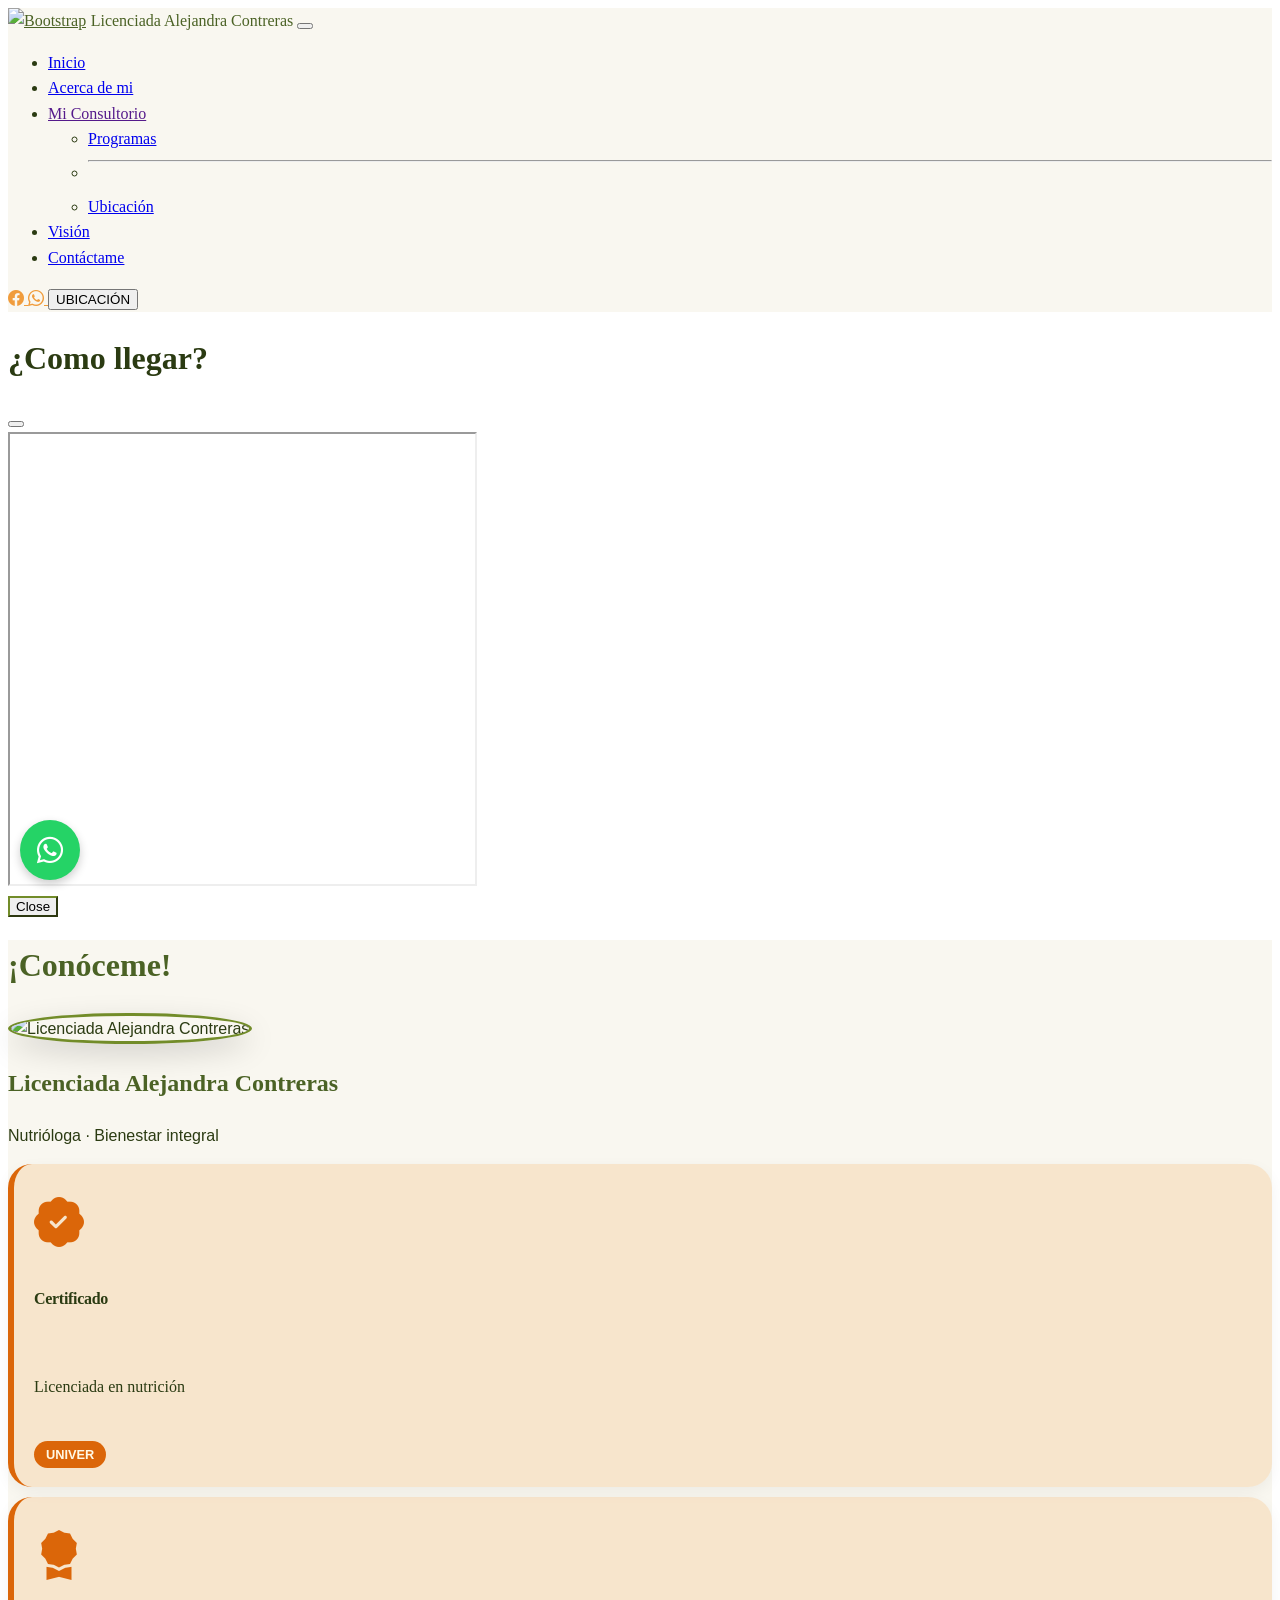
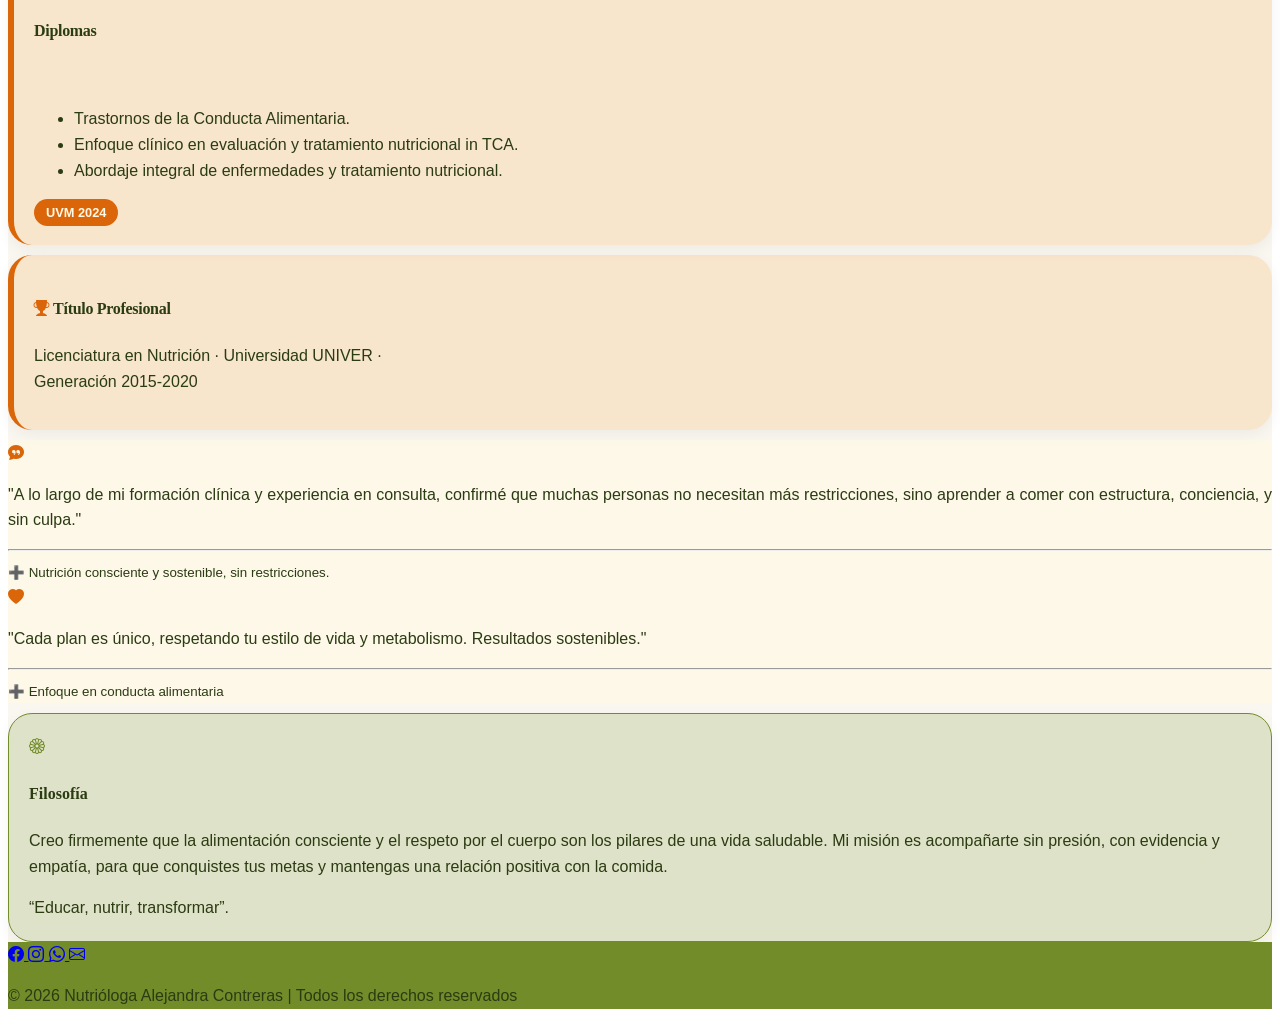
==== ACERCA_DE_MI.html @ ab4c2bee "Add files via upload" ====
<!DOCTYPE html>
<html lang="es">
<head>
    <meta charset="UTF-8">
    <meta name="viewport" content="width=device-width, initial-scale=1.0">
    <title>Acerca de mi - Licenciada Alejandra Contreras</title>
    <link rel="stylesheet" href="CSS/bootstrap.min.css"> 
    <link rel="stylesheet" href="style.css"> 
    <link href="https://cdn.jsdelivr.net/npm/bootstrap-icons@1.11.3/font/bootstrap-icons.css" rel="stylesheet">
    <link rel="stylesheet" href="https://cdnjs.cloudflare.com/ajax/libs/font-awesome/6.0.0-beta3/css/all.min.css">
</head>
<body id="fondo">
    
     <!--Menú de navegación-->
    <nav class="navbar navbar-expand-lg" style="background-color: rgba(249, 247, 240, 0.97);">
        <div class="container-fluid">
            <a class="navbar-brand texto-verde" href="index.html">
                <img src="IMG/LOGO.png" alt="Bootstrap" width="100" height="100"></a> 
               <span class="navbar-brand texto-verde">Licenciada Alejandra Contreras </span>
            <button class="navbar-toggler" type="button" data-bs-toggle="collapse" data-bs-target="#navbarSupportedContent" aria-controls="navbarSupportedContent" aria-expanded="false" aria-label="Toggle navigation">
                <span class="navbar-toggler-icon"></span>
            </button>
            <div class="navbar-brand collapse navbar-collapse" id="navbarSupportedContent">
                <ul class="navbar-nav me-auto mb-2 mb-lg-0">
                    <li class="nav-item">
                        <a class="nav-link" aria-current="page" href="index.html">Inicio</a>
                    </li>
                    <li class="nav-item">
                        <a class="nav-link active" href="ACERCA_DE_MI.html">Acerca de mi</a>
                    </li>
                    <li class="nav-item dropdown">
                        <a class="nav-link dropdown-toggle" href="" role="button" data-bs-toggle="dropdown" aria-expanded="false">
                            Mi Consultorio
                        </a>
                        <ul class="dropdown-menu">
                            <li><a class="dropdown-item" href="AGENDAR_CITA_PROM.html">Programas</a></li>
                            <li><hr class="dropdown-divider"></li>
                            <li><a class="dropdown-item" href="AGENDAR_CITA_UB.html">Ubicación</a></li>    
                        </ul>
                    </li>
                    <li class="nav-item">
                        <a class="nav-link" href="VISIÓN.html">Visión</a>
                    </li>
                    <li class="nav-item">
                        <a class="nav-link" href="CONTACTAME.html">Contáctame</a>
                    </li>
                </ul>
                
                <div class="d-flex align-items-center">
                    <a href="https://www.facebook.com/alejandraC080923" class="mx-2 fs-4" style="color: #f09c3c;">
                        <i class="bi bi-facebook"></i>
                    </a>
                    <a href="https://wa.me/523328029842?text=%C2%A1Hola!%20Me%20gustar%C3%ADa%20agendar%20cita." class="mx-2 fs-4" style="color: #f09c3c;">
                        <i class="bi bi-whatsapp"></i>
                    </a>
                    
                    <!-- Button trigger modal -->
                    <button type="button" class="btn boton-verde ms-3" data-bs-toggle="modal" data-bs-target="#exampleModal">
                        UBICACIÓN
                    </button>
                </div>
            </div>
        </div>
    </nav>
     
<!-- Modal -->
<div class="modal fade" id="exampleModal" tabindex="-1" aria-labelledby="exampleModalLabel" aria-hidden="true">
  <div class="modal-dialog">
    <div class="modal-content">
      <div class="modal-header position-relative">
        <h1 class="modal-title fs-5 w-100 text-center" id="exampleModalLabel" style="color: #2b3b12;">¿Como llegar?</h1>
        <button type="button" class="btn-close position-absolute end-0 top-0 me-3 mt-3" data-bs-dismiss="modal" aria-label="Close"></button>
      </div>
      <div class="modal-body">
        <iframe src="https://www.google.com/maps/embed?pb=!1m18!1m12!1m3!1d6901.862891137843!2d-103.71824530224764!3d21.018957325069433!2m3!1f0!2f0!3f0!3m2!1i1024!2i768!4f13.1!3m3!1m2!1s0x842624a5ba420299%3A0x6c38166276261cf0!2sCalle%20Ignacio%20Aldama%2010%2C%2046408%20El%20Salvador%2C%20Jal.!5e0!3m2!1ses-419!2smx!4v1777913059832!5m2!1ses-419!2smx" width="465" height="450" style="border:1;" allowfullscreen="" loading="lazy" referrerpolicy="no-referrer-when-downgrade"></iframe>
      </div>
      <div class="modal-footer">
        <button type="button" class="btn btn-secondary" style="border-color: #728c29;" data-bs-dismiss="modal">Close</button>
      </div>
    </div>
  </div>
</div>

<!---Cuerpo de la página-->

<div class="container my-5">
  <div class="bg-form p-5 rounded-4" style="background-color: rgba(249, 247, 240, 0.95);">
    <div class="row">
      <div class="col-lg-5 col-md-6">
        <h1 class="display-2 text-center texto-verde mb-5">¡Conóceme!</h1>
      </div>
    </div>
    <div class="row g-4 align-items-start">
      <div class="col-lg-5 col-md-12 text-center">
        <div class="caja-foto-perfil">
          <img src="IMG/FOTO_ALE_.png" alt="Licenciada Alejandra Contreras" class="foto-grande">
          <br>
          <h2 class="texto-verde display-6 mt-4">Licenciada Alejandra Contreras</h2>
          <p class="text-secondary mt-2">Nutrióloga · Bienestar integral</p>
        </div>
      </div>
      <div class="col-lg-7 col-md-12">
        <div class="row g-3">
          <div class="col-sm-6">
            <div class="tarjeta-naranja text-center">
              <i class="bi bi-patch-check-fill" style="color: #db6609; font-size: 50px;"></i>
              <h4 class="card-title mt-2">Certificado</h4>
              <br>
              <p class="display-6">Licenciada en nutrición</p> <br>
              <span class="etiqueta-naranja">UNIVER</span>
            </div>
          </div>
          <div class="col-sm-6">
            <div class="tarjeta-naranja text-center">
              <i class="bi bi-award-fill" style="color: #db6609; font-size: 50px;"></i>
              <h4 class="card-title mt-2">Diplomas</h4> <br>
              <ul class="small" style="text-align: justify;">
                <li>Trastornos de la Conducta Alimentaria.</li>
                <li>Enfoque clínico en evaluación y tratamiento nutricional in TCA.</li>
                <li>Abordaje integral de enfermedades y tratamiento nutricional.</li>
              </ul>
              <span class="etiqueta-naranja">UVM 2024</span>
            </div>
          </div>
        </div>
        <div class="mt-3 mb-3 tarjeta-naranja text-center">
          <div class="p-3 rounded-4">
            <h4 class="card-title mb-2">
              <i class="bi bi-trophy-fill" style="color:#db6609;"></i> Título Profesional
            </h4>
            <p>Licenciatura en Nutrición · Universidad UNIVER · <br>Generación 2015-2020</p>
          </div>
        </div>
        <div class="row mt-3 g-3" style="text-align: justify;">
          <div class="col-md-6">
            <div class="p-3 rounded-3" style="background-color: rgba(254, 249, 230, 0.8);">
              <i class="bi bi-chat-quote-fill" style="color:#db6609;"></i>
              <p class="mt-2 fst-italic">"A lo largo de mi formación clínica y experiencia en consulta, confirmé que muchas personas no necesitan más restricciones, sino aprender a comer con estructura, conciencia, y sin culpa."</p>
              <hr>
              <small class="text-secondary">➕ Nutrición consciente y sostenible, sin restricciones.</small>
            </div>
          </div>
          <div class="col-md-6">
            <div class="p-3 rounded-3" style="background-color: rgba(254, 249, 230, 0.8);">
              <i class="bi bi-heart-fill" style="color:#db6609;"></i>
              <p class="mt-2 fst-italic">"Cada plan es único, respetando tu estilo de vida y metabolismo. Resultados sostenibles."</p>
              <hr class="my-2">
              <small class="text-secondary">➕ Enfoque en conducta alimentaria</small>
            </div>
          </div>
        </div>
        <div class="caja-filosofia mt-4">
          <div class="d-flex align-items-center gap-2 mb-2">
            <i class="bi bi-flower1 fs-2" style="color:#728c29;"></i>
            <h4 style="color:#2b3b12;">Filosofía</h4>
          </div>
          <p>Creo firmemente que la alimentación consciente y el respeto por el cuerpo son los pilares de una vida saludable. Mi misión es acompañarte sin presión, con evidencia y empatía, para que conquistes tus metas y mantengas una relación positiva con la comida.</p>
          <div class="mt-3 small fw-light text-secondary">“Educar, nutrir, transformar”.</div>
        </div>
      </div>
    </div>
  </div>
</div>
<!---Fin del cuerpo de la página-->

<!---Whatsapp flotante-->
<a href="https://wa.me/523328029842?text=%C2%A1Hola!%20Me%20gustar%C3%ADa%20agendar%20cita." target="_blank">
  <div style="position: fixed; bottom: 20px; LEFT: 20px; background-color:#25D366; border-radius: 50%; width: 60px; height: 60px; display: flex; justify-content: center; align-items: center; box-shadow: 0px 4px 10px rgba(0, 0, 0, 0.2); cursor: pointer; z-index: 1000;"> 
    <i class="fab fa-whatsapp" style="color:white; font-size: 30px;"></i> 
  </div>
</a>

<!-- FOOTER -->
<footer class="text-white pt-4 pb-3 mt-5" style="background-color: #728c29;">
  <div class="container text-center">
    <div class="mb-3">
      <a href="https://www.facebook.com/alejandraC080923" class="text-white mx-3 fs-4">
        <i class="bi bi-facebook"></i>
      </a>
      <a href="https://www.instagram.com/nut.alejandracont?utm_source=ig_web_button_share_sheet&igsh=ZDNlZDc0MzIxNw==" class="text-white mx-3 fs-4">
        <i class="bi bi-instagram"></i>
      </a>
      <a href="https://wa.me/523328029842?text=%C2%A1Hola!%20Me%20gustar%C3%ADa%20agendar%20cita." class="text-white mx-3 fs-4">
        <i class="bi bi-whatsapp"></i>
      </a>
      <a href="https://mail.google.com/mail/?view=cm&fs=1&to=alejandra.contreras.cas.07@gmail.com&su=Agendar_Cita&body=Hola,%20me%20gustaría%20agendar%20una%20cita." class="text-white mx-3 fs-4" target="_blank">
        <i class="bi bi-envelope"></i>
      </a>
    </div>
    <p class="mb-0 small">
      © 2026 Nutrióloga Alejandra Contreras | Todos los derechos reservados
    </p>
  </div>
</footer>
<script src="JS/bootstrap.bundle.min.js"></script>
</body>
</html>
---- style.css ----
body {
  font-family: 'Belleza Sans', sans-serif;
  font-weight: normal;
  line-height: 1.6;
  color: #2b3b12;
}

h1, h2, h3, h4, h5, h6,
.display-1, .display-2, .display-3, .display-4, .display-5, .display-6,
.navbar-brand, .modal-title, .card-title {
  font-family: 'Blacker Sans', serif;
  font-weight: regular;
}

#fondo {
  background-image: url(IMG/brooke-lark-HlNcigvUi4Q-unsplash.jpg);
  background-position: center;
  background-repeat: no-repeat;
  background-size: cover;
  background-attachment: fixed;
}

.boton-verde {
  --bs-btn-color: #728c29;
  --bs-btn-border-color: #728c29;
  --bs-btn-hover-color: #fff;
  --bs-btn-hover-bg: #728c29;
  --bs-btn-hover-border-color: #728c29;
  --bs-btn-focus-shadow-rgb: 114, 140, 41;
  --bs-btn-active-bg: #5a7020;
  --bs-btn-active-border-color: #5a7020;
}

.texto-verde {
  color: #4b6225;
}
  
.text-padding {
  padding: 60px;
}

.caja-foto-perfil {
  position: relative;
  display: inline-block;
}
  
.caja-foto-perfil .foto-grande {
  width: 450px;
  height: 450px;
  object-fit: cover;
  border-radius: 50%;
  border: 3px solid #728c29;
  box-shadow: 0 10px 30px rgba(0,0,0,0.15);
}
  
.caja-foto-perfil .logo-naranja {
  position: absolute;
  bottom: 5px;
  width: 100px;
  height: 100px;
  border-radius: 50%;
  box-shadow: 0 5px 15px rgba(0,0,0,0.2);
  border: 2px solid #db6609;
}

.caja-foto-perfil .logo-naranja img {
  width: 100%;
  height: 100%;
  object-fit: contain;
  border-radius: 50%;
}


.caja-foto-perfil .logo-abajo {
  position: absolute;
  bottom: -80px;
  left: 200px;
  width: 120px;
  height: 120px;
  border-radius: 50%;
  box-shadow: 0 5px 15px rgba(0,0,0,0.2);
  border: 2px solid #db6609;
}
  
.caja-foto-perfil .logo-abajo img {
  width: 100%;
  height: 100%;
  object-fit: contain;
  border-radius: 50%;
}
  
.texto-mediano {
  font-size: 1.25rem;
}

:root {
  --verde-principal: #728c29;
  --verde-oscuro: #2b3b12;
  --naranja: #db6609;
}

.tarjeta-naranja {
  background-color: rgba(240, 156, 60, 0.2);
  border-radius: 24px;
  padding: 20px;
  margin-bottom: 10px;
  box-shadow: 0 5px 15px rgba(0,0,0,0.05);
  transition: 0.2s;
  height: 100%;
  border-left: 6px solid var(--naranja);
}

.tarjeta-naranja .card-title {
  font-weight: 700;
  color: var(--verde-oscuro);
  letter-spacing: -0.3px;
}

.etiqueta-naranja {
  background-color: var(--naranja);
  color: #fff9e6;
  padding: 6px 12px;
  border-radius: 30px;
  font-size: 0.8rem;
  font-weight: 600;
}

.caja-filosofia {
  background-color: rgba(114, 140, 41, 0.2);
  padding: 20px;
  border-radius: 24px;
  margin-top: 10px;
  border: 1px solid var(--verde-principal);
  box-shadow: 0 5px 15px rgba(0,0,0,0.05);
}

.tarjeta-ubicacion {
  background-color: rgba(114, 140, 41, 0.2);
  border-radius: 24px;
  padding: 10px;
  margin-bottom: 10px;
  box-shadow: 0 5px 15px rgba(0,0,0,0.05);
  transition: 0.2s;
  height: 100%;
  border-left: 6px solid var(--verde-principal);
}

.titulo-fondo-naranja {
  background-color: rgba(240, 156, 60, 0.35); 
  display: inline-block;
  padding: 10px 40px;
  margin: 0 auto 50px auto;
  width: auto;
  left: 50%;
  transform: translateX(-50%);
  position: relative;
}

.titulo-fondo-verde {
  background-color: rgba(114, 140, 41, 0.55); 
  display: inline-block;
  padding: 10px 40px;
  margin: 0 auto 50px auto;
  width: auto;
  left: 50%;
  transform: translateX(-50%);
  position: relative;
}

.caja-icono-objetivo {
  position: relative;
  z-index: 2; 
  margin-bottom: -50px; 
}

.foto-objetivo {
  border-radius: 50%;
  width: 120px;
  height: 120px;
  object-fit: cover;
  border: 3px solid #db6609;
  box-shadow: 0 4px 10px rgba(0,0,0,0.15);
}

.caja-texto-objetivo {
  background-color: rgba(114, 140, 41, 0.2); 
  color: #2b3b12; 
  padding: 70px 15px 20px 15px; 
  border-radius: 8px;
  z-index: 1;
  min-height: 140px;
  display: flex;
  align-items: center;
  justify-content: center;
  box-shadow: 0 4px 15px rgba(0,0,0,0.05);
}

.tarjeta-volteada {
  text-align: center;
  position: relative;
  height: 100%;
  display: flex;
  flex-direction: column;
}

.espacio-curva {
  position: relative;
  height: 140px;
}

.espacio-curva::before {
  content: "";
  position: absolute;
  top: -60px;
  transform: translateX(-50%);
  width: 150px;
  height: 150px; 
  background-color: rgba(249, 247, 240, 0.97);
  border-radius: 50%;
  z-index: 1;
}

.circulo-icono {
  position: absolute;
  bottom: 30px;
  left: 50%;
  transform: translateX(-50%);
  width: 100px;
  height: 100px;
  background-color: rgba(240, 156, 60, 0.45);
  border-radius: 50%;
  z-index: 2;
}

.contenido-tarjeta {
  display: flex;
  flex-direction: column;
  flex-grow: 1;
}

.contenido-tarjeta h3 {
  font-size: 1.3rem;
  font-weight: 700;
  color: #2b3b12; 
}

.contenido-tarjeta .texto-descripcion {
  font-size: 0.9rem;
  color: #333333;
  margin-bottom: 25px;
  flex-grow: 1;
}

.boton-leer-mas {
  align-self: center;
  font-size: 0.75rem;
  font-weight: bold;
  color: #2b3b12;
  border: 1px solid #2b3b12;
  padding: 8px 24px;
  border-radius: 4px;
  letter-spacing: 1px;
  transition: all 0.3s ease;
}

.boton-leer-mas:hover {
  background-color: #2b3b12;
  color: #ffffff;
}
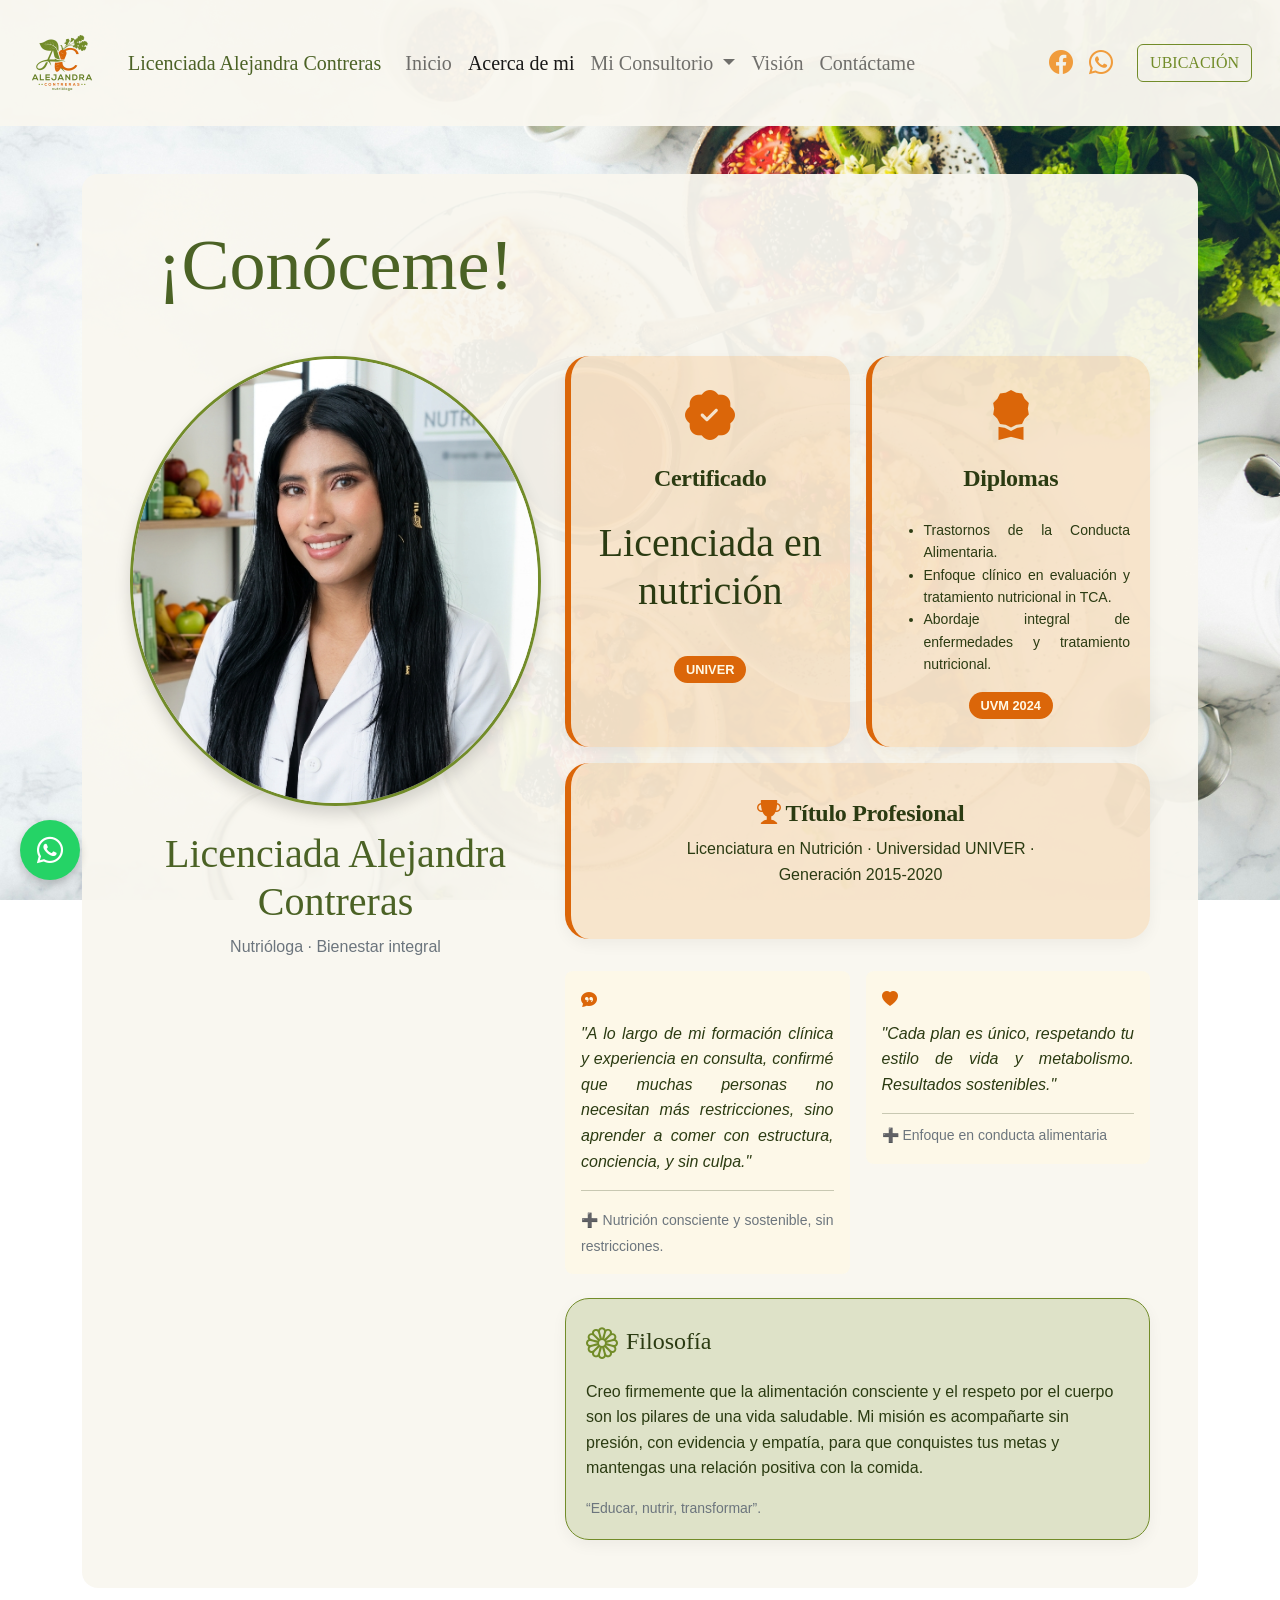
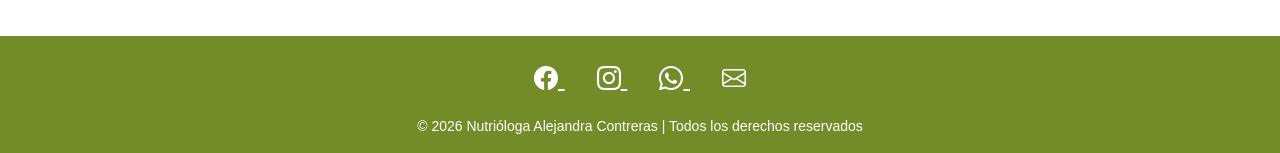
==== commit 0571c608: "Fix HTML encoding issues in ACERCA_DE_MI.html" ====
--- a/ACERCA_DE_MI.html
+++ b/ACERCA_DE_MI.html
@@ -93,7 +93,7 @@
     <div class="row g-4 align-items-start">
       <div class="col-lg-5 col-md-12 text-center">
         <div class="caja-foto-perfil">
-          <img src="IMG/FOTO_ALE_.png" alt="Licenciada Alejandra Contreras" class="foto-grande">
+          <img src="IMG/FOTO_ALE_.png" alt="Licenciada Alejandra Contreras" class="foto-grande img-fluid rounded-circle shadow">
           <br>
           <h2 class="texto-verde display-6 mt-4">Licenciada Alejandra Contreras</h2>
           <p class="text-secondary mt-2">Nutrióloga · Bienestar integral</p>
@@ -194,4 +194,4 @@
 </footer>
 <script src="JS/bootstrap.bundle.min.js"></script>
 </body>
-</html>+</html>
